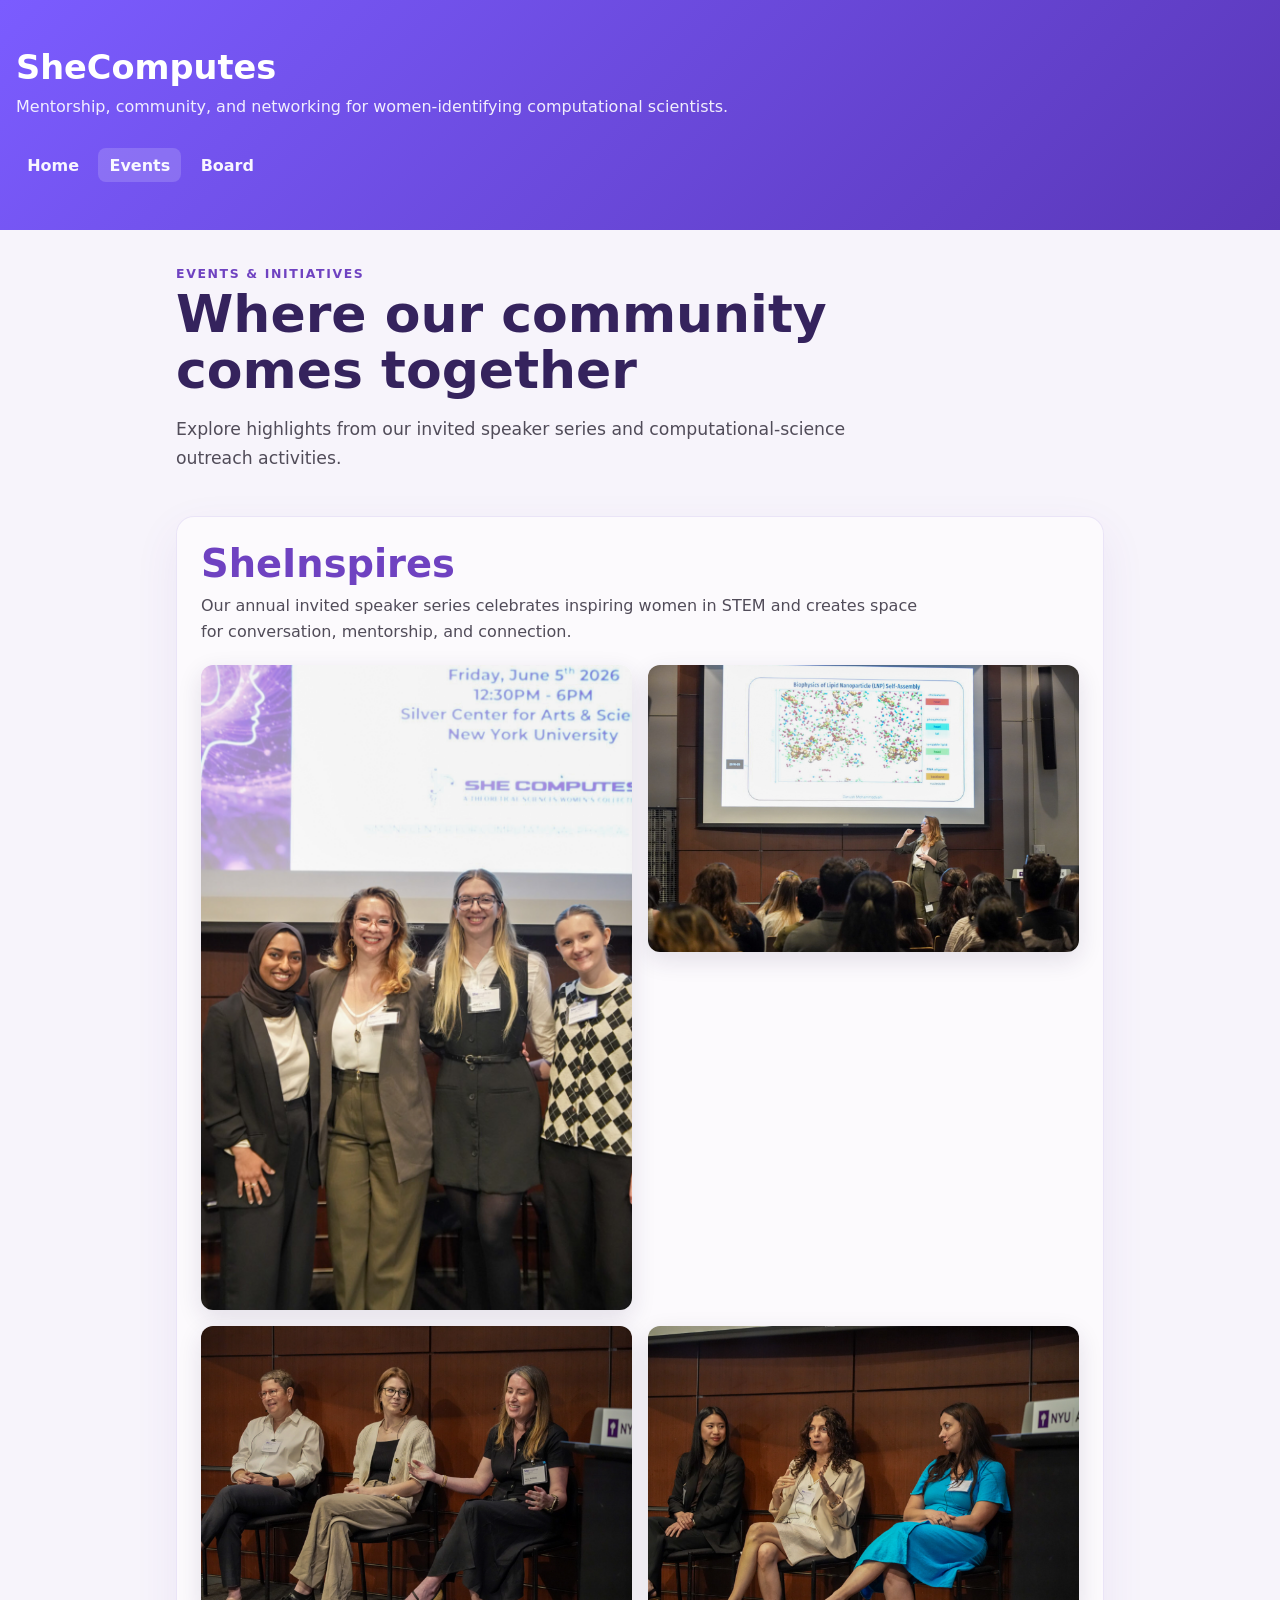
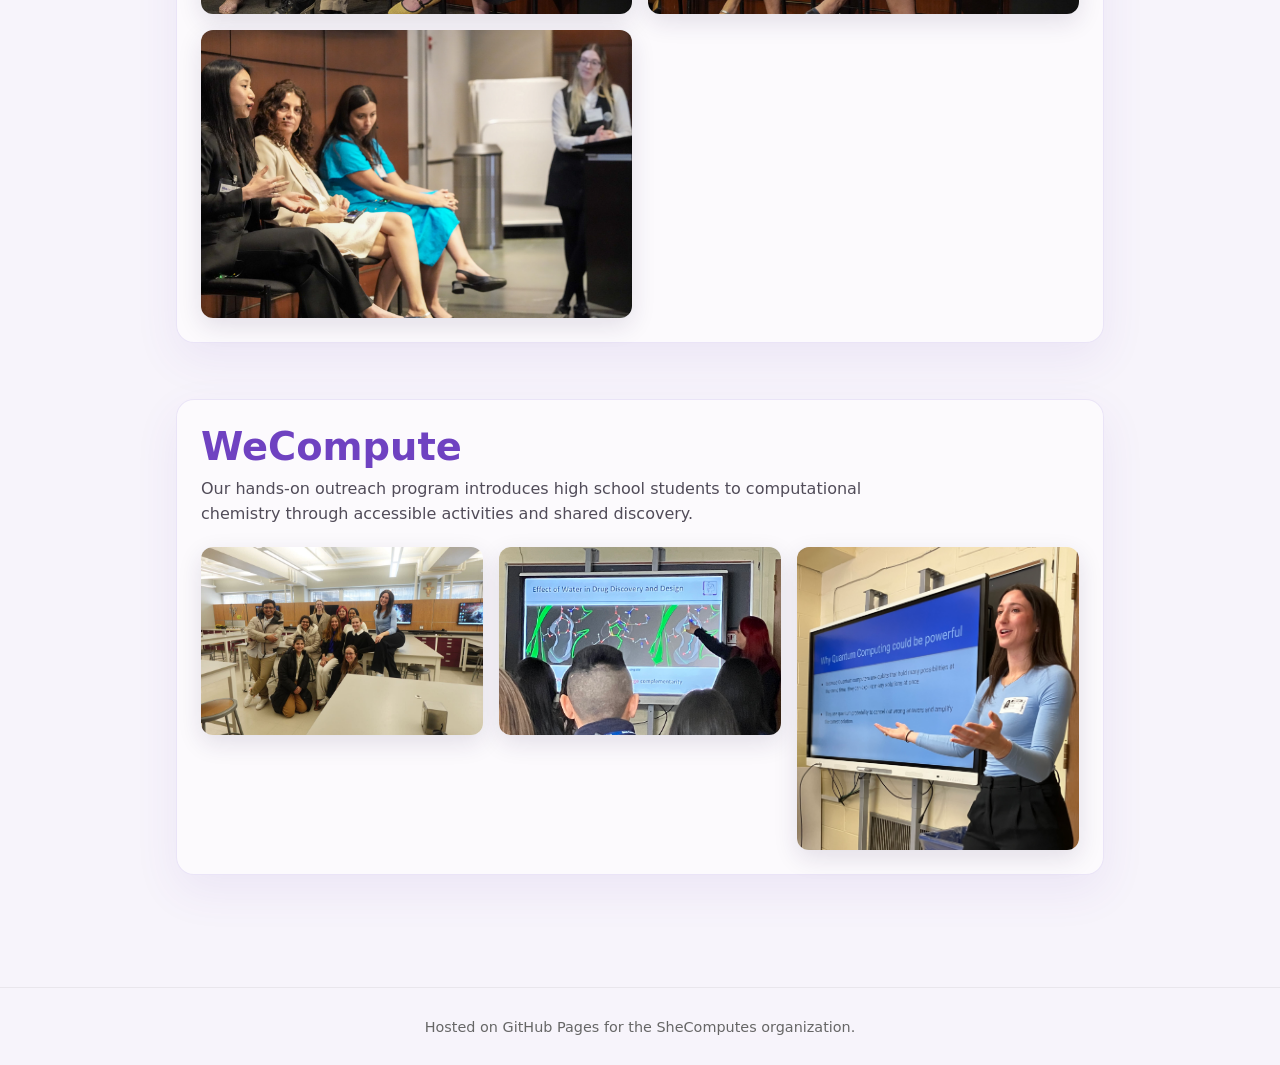
==== events.html @ 1d0ee6b4 "add photos to site" ====
<!doctype html>
<html lang="en">
<head>
  <meta charset="utf-8">
  <meta name="viewport" content="width=device-width,initial-scale=1">
  <title>Events | SheComputes</title>
  <link rel="stylesheet" href="styles.css">
</head>
<body>
  <header class="site-header">
    <div class="site-top">
      <h1>SheComputes</h1>
      <p class="tagline">Mentorship, community, and networking for women-identifying computational scientists.</p>
    </div>
    <nav class="main-nav" aria-label="Main navigation">
      <a href="index.html">Home</a>
      <a href="events.html" aria-current="page">Events</a>
      <a href="index.html#board">Board</a>
    </nav>
  </header>

  <main class="container events-page">
    <header class="page-intro">
      <p class="eyebrow">Events &amp; initiatives</p>
      <h2>Where our community comes together</h2>
      <p>Explore highlights from our invited speaker series and computational-science outreach activities.</p>
    </header>

    <section class="event-section" aria-labelledby="sheinspires-title">
      <div class="event-heading">
        <h2 id="sheinspires-title">SheInspires</h2>
        <p>Our annual invited speaker series celebrates inspiring women in STEM and creates space for conversation, mentorship, and connection.</p>
      </div>
      <div class="photo-grid">
        <figure><img src="shecomputes_jpg/sheinspires/DSC08476.JPG" alt="SheInspires organizers and guest speaker at the event" loading="lazy"></figure>
        <figure><img src="shecomputes_jpg/sheinspires/DSC08550.JPG" alt="Attendees at the SheInspires event" loading="lazy"></figure>
        <figure><img src="shecomputes_jpg/sheinspires/DSC08665.JPG" alt="A moment from the SheInspires speaker program" loading="lazy"></figure>
        <figure><img src="shecomputes_jpg/sheinspires/DSC08728.JPG" alt="SheInspires participants connecting during the event" loading="lazy"></figure>
        <figure><img src="shecomputes_jpg/sheinspires/DSC08790.JPG" alt="Group photo from SheInspires" loading="lazy"></figure>
      </div>
    </section>

    <section class="event-section" aria-labelledby="wecompute-title">
      <div class="event-heading">
        <h2 id="wecompute-title">WeCompute</h2>
        <p>Our hands-on outreach program introduces high school students to computational chemistry through accessible activities and shared discovery.</p>
      </div>
      <div class="photo-grid photo-grid-three">
        <figure><img src="shecomputes_jpg/wecompute/DSC00064.jpg" alt="WeCompute organizers and participants in a science classroom" loading="lazy"></figure>
        <figure><img src="shecomputes_jpg/wecompute/IMG_3839.jpg" alt="Students participating in a WeCompute activity" loading="lazy"></figure>
        <figure><img src="shecomputes_jpg/wecompute/IMG_3861.jpg" alt="A hands-on learning moment at WeCompute" loading="lazy"></figure>
      </div>
    </section>
  </main>

  <footer class="site-footer">
    <p>Hosted on GitHub Pages for the SheComputes organization.</p>
  </footer>
</body>
</html>
---- styles.css ----
:root{
  --bg: #f7f4fb;
  --fg:#1a1a1a;
  --accent:#6f42c1; /* purple accent */
  --maxw:960px;
}
*{box-sizing:border-box}
body{font-family:Inter, system-ui, -apple-system, 'Segoe UI', Roboto, Arial; color:var(--fg); background:var(--bg); margin:0}
.container{max-width:var(--maxw); margin:1.5rem auto; padding:0 1rem}
.site-header{background:linear-gradient(135deg,#7b5cff 0%, #5a37b8 100%); padding:2.25rem 1rem; color: #fff}
.site-top{display:flex;flex-direction:column;gap:.4rem}
.site-header h1{margin:0;font-size:2.1rem;color:#fff}
.tagline{color:rgba(255,255,255,0.9);margin-top:.25rem}

.main-nav{display:flex;gap:0.5rem;margin-top:1rem}
.main-nav a{color:rgba(255,255,255,0.95);text-decoration:none;padding:.45rem .7rem;border-radius:8px;font-weight:600}
.main-nav a:hover{background:rgba(255,255,255,0.08)}
.main-nav a[aria-current="page"]{background:rgba(255,255,255,0.16)}
section{margin:1.25rem 0;padding:0.5rem 0}

.gallery img{max-width:100%;height:auto;border-radius:8px;box-shadow:0 10px 30px rgba(95,55,155,0.12)}
footer.site-footer{border-top:1px solid rgba(0,0,0,0.06);padding:1rem;text-align:center;color:#666;font-size:0.9rem}

.board-grid{display:grid;grid-template-columns:repeat(auto-fit,minmax(220px,1fr));gap:1rem;margin-top:1rem}
.board-card{position:relative;background:linear-gradient(180deg, #ffffff, #fbf8ff);border:1px solid rgba(111,66,193,0.12);padding:1.1rem;border-radius:12px;box-shadow:0 10px 30px rgba(97,63,173,0.08);transition:transform .18s ease,box-shadow .18s ease;padding-bottom:2.25rem}
.board-card:hover{transform:translateY(-6px);box-shadow:0 24px 60px rgba(97,63,173,0.14)}
.board-card h3{margin:.25rem 0 .2rem 0;color:var(--accent)}
.role{font-weight:600;color:#2a2a2a;margin:0}
.contact{color:#fff;margin-top:0;font-size:0.9rem;position:absolute;left:50%;bottom:0.7rem;transform:translateX(-50%);background:var(--accent);padding:.35rem .6rem;border-radius:999px;visibility:hidden;opacity:0;transition:opacity .16s ease,visibility .16s;white-space:nowrap}
.board-card:hover .contact{visibility:visible;opacity:1}
a{color:var(--accent)}

.events-page{padding-bottom:2rem}
.page-intro{max-width:720px;margin:2.25rem 0 2.75rem}
.page-intro h2{font-size:clamp(2rem,5vw,3.25rem);line-height:1.08;margin:.3rem 0 .8rem;color:#35235d}
.page-intro p:last-child{font-size:1.08rem;line-height:1.65;color:#514c59}
.eyebrow{text-transform:uppercase;letter-spacing:.13em;font-size:.78rem;font-weight:800;color:var(--accent);margin:0}
.event-section{margin:0 0 3.5rem;padding:1.5rem;background:rgba(255,255,255,.58);border:1px solid rgba(111,66,193,.12);border-radius:18px;box-shadow:0 16px 45px rgba(97,63,173,.08)}
.event-heading{max-width:720px;margin-bottom:1.25rem}
.event-heading h2{font-size:clamp(1.7rem,4vw,2.4rem);color:var(--accent);margin:0 0 .45rem}
.event-heading p{line-height:1.6;color:#514c59;margin:0}
.photo-grid{display:grid;grid-template-columns:repeat(2,minmax(0,1fr));gap:1rem;align-items:start}
.photo-grid figure{margin:0;overflow:hidden;border-radius:12px;background:#fff;box-shadow:0 8px 24px rgba(42,26,74,.12)}
.photo-grid img{display:block;width:100%;height:auto}
.photo-grid-three{grid-template-columns:repeat(3,minmax(0,1fr))}

@media(max-width:700px){
  .main-nav{flex-wrap:wrap}
  .event-section{padding:1rem}
  .photo-grid,.photo-grid-three{grid-template-columns:1fr}
}
@media(min-width:900px){.site-header{padding:3rem 1rem}}
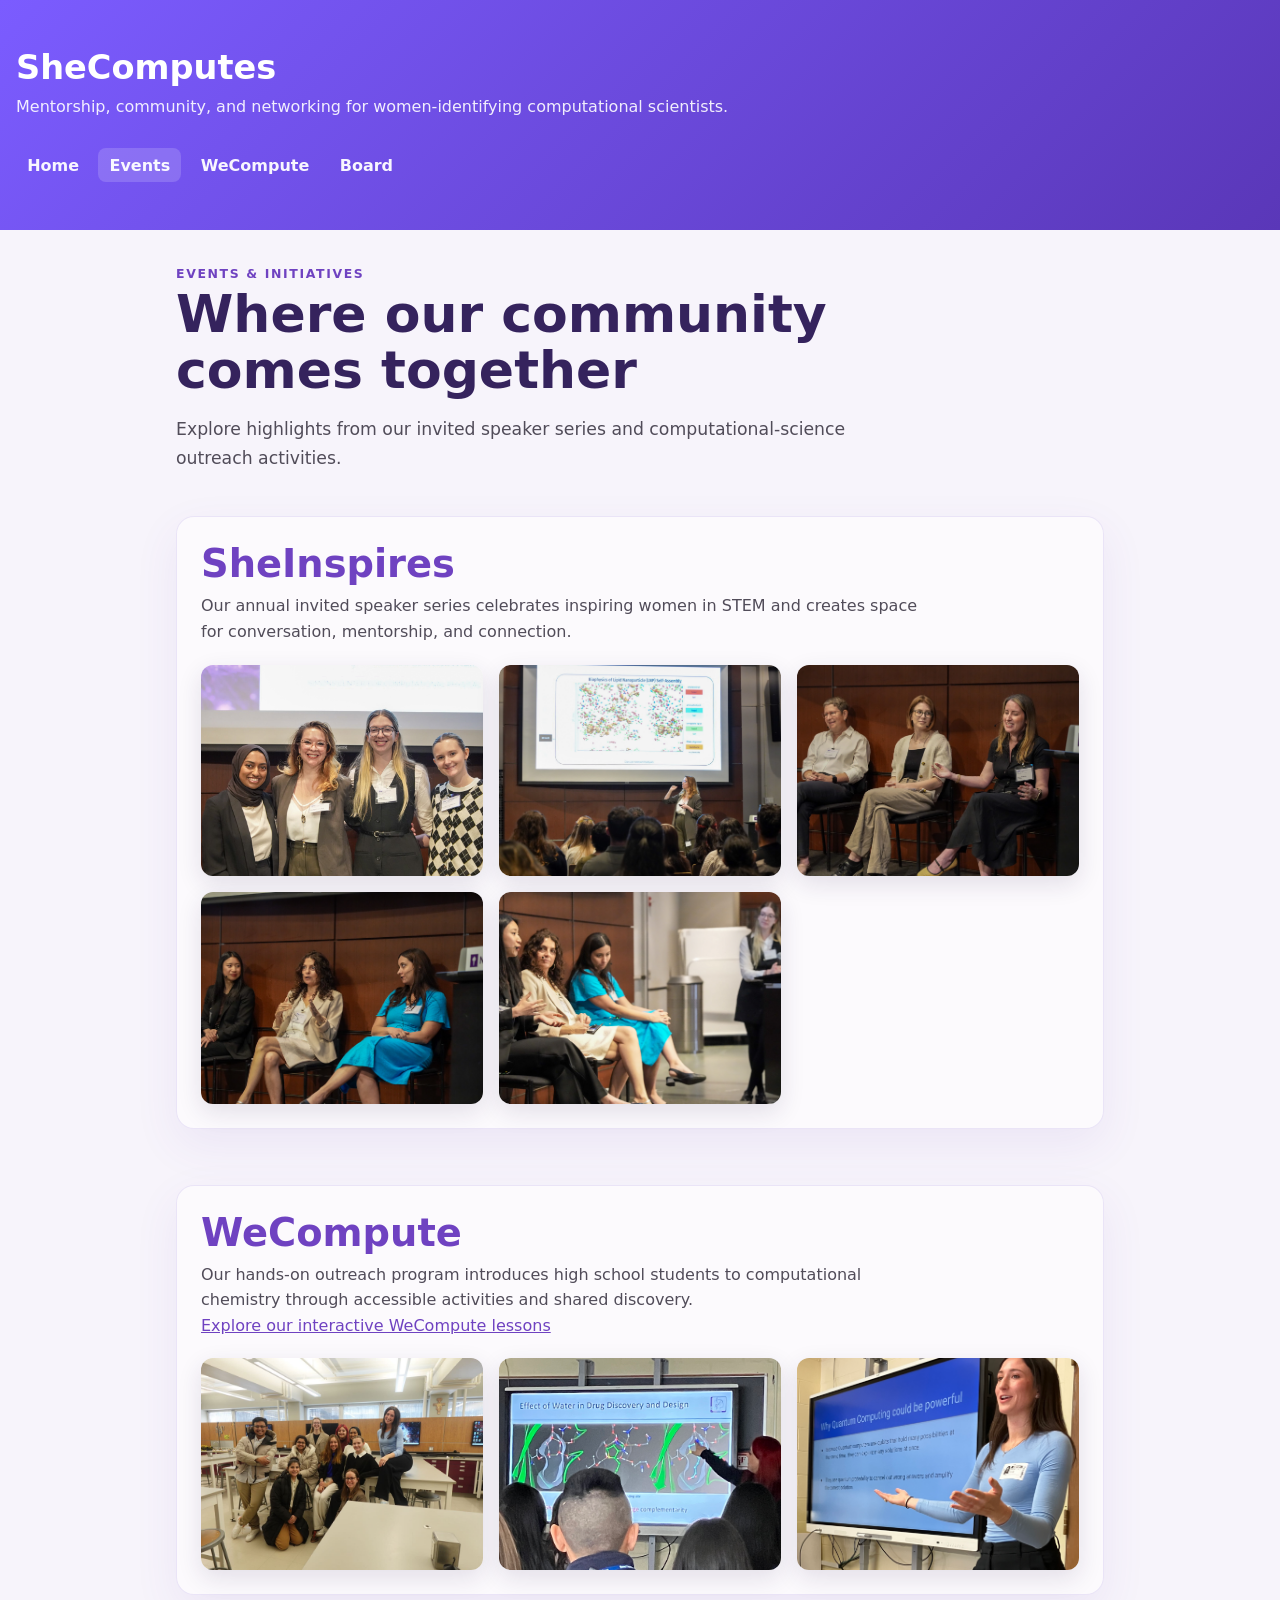
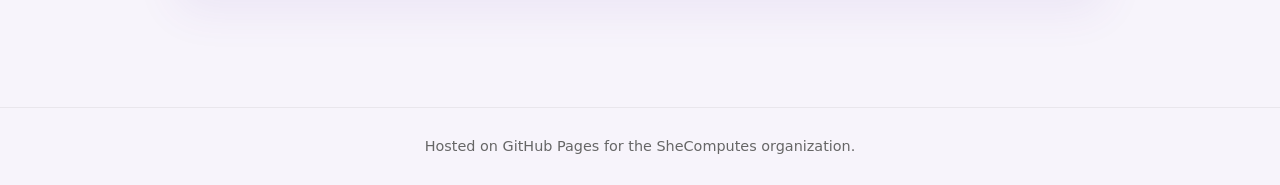
==== commit 4a6da28f: "Add WeCompute lessons page" ====
--- a/events.html
+++ b/events.html
@@ -15,6 +15,7 @@
     <nav class="main-nav" aria-label="Main navigation">
       <a href="index.html">Home</a>
       <a href="events.html" aria-current="page">Events</a>
+      <a href="wecompute.html">WeCompute</a>
       <a href="index.html#board">Board</a>
     </nav>
   </header>
@@ -44,6 +45,7 @@
       <div class="event-heading">
         <h2 id="wecompute-title">WeCompute</h2>
         <p>Our hands-on outreach program introduces high school students to computational chemistry through accessible activities and shared discovery.</p>
+        <p><a href="wecompute.html">Explore our interactive WeCompute lessons</a></p>
       </div>
       <div class="photo-grid photo-grid-three">
         <figure><img src="shecomputes_jpg/wecompute/DSC00064.jpg" alt="WeCompute organizers and participants in a science classroom" loading="lazy"></figure>
--- a/styles.css
+++ b/styles.css
@@ -24,6 +24,7 @@
 .board-grid{display:grid;grid-template-columns:repeat(auto-fit,minmax(220px,1fr));gap:1rem;margin-top:1rem}
 .board-card{position:relative;background:linear-gradient(180deg, #ffffff, #fbf8ff);border:1px solid rgba(111,66,193,0.12);padding:1.1rem;border-radius:12px;box-shadow:0 10px 30px rgba(97,63,173,0.08);transition:transform .18s ease,box-shadow .18s ease;padding-bottom:2.25rem}
 .board-card:hover{transform:translateY(-6px);box-shadow:0 24px 60px rgba(97,63,173,0.14)}
+.board-photo{display:block;width:112px;height:112px;margin:0 auto .85rem;object-fit:cover;object-position:center;border-radius:50%;border:4px solid #fff;box-shadow:0 6px 18px rgba(97,63,173,.18)}
 .board-card h3{margin:.25rem 0 .2rem 0;color:var(--accent)}
 .role{font-weight:600;color:#2a2a2a;margin:0}
 .contact{color:#fff;margin-top:0;font-size:0.9rem;position:absolute;left:50%;bottom:0.7rem;transform:translateX(-50%);background:var(--accent);padding:.35rem .6rem;border-radius:999px;visibility:hidden;opacity:0;transition:opacity .16s ease,visibility .16s;white-space:nowrap}
@@ -39,14 +40,31 @@
 .event-heading{max-width:720px;margin-bottom:1.25rem}
 .event-heading h2{font-size:clamp(1.7rem,4vw,2.4rem);color:var(--accent);margin:0 0 .45rem}
 .event-heading p{line-height:1.6;color:#514c59;margin:0}
-.photo-grid{display:grid;grid-template-columns:repeat(2,minmax(0,1fr));gap:1rem;align-items:start}
+.photo-grid{display:grid;grid-template-columns:repeat(auto-fit,minmax(220px,1fr));gap:1rem;align-items:start}
 .photo-grid figure{margin:0;overflow:hidden;border-radius:12px;background:#fff;box-shadow:0 8px 24px rgba(42,26,74,.12)}
-.photo-grid img{display:block;width:100%;height:auto}
-.photo-grid-three{grid-template-columns:repeat(3,minmax(0,1fr))}
+.photo-grid img{display:block;width:100%;aspect-ratio:4/3;object-fit:cover;object-position:center}
+.photo-grid figure:first-child img{object-position:center 42%}
+
+.wecompute-page{padding-bottom:2rem}
+.lessons-section{margin:0 0 3.5rem;padding:1.5rem;background:rgba(255,255,255,.58);border:1px solid rgba(111,66,193,.12);border-radius:18px;box-shadow:0 16px 45px rgba(97,63,173,.08)}
+.lessons-heading{margin-bottom:1.25rem}
+.lessons-heading h2{font-size:clamp(1.8rem,4vw,2.6rem);margin:.2rem 0 0;color:#35235d}
+.lesson-card{overflow:hidden;border:1px solid rgba(111,66,193,.14);border-radius:16px;background:#fff;box-shadow:0 10px 30px rgba(42,26,74,.1)}
+.lesson-copy{padding:1.35rem 1.5rem}
+.lesson-label{text-transform:uppercase;letter-spacing:.1em;font-size:.75rem;font-weight:800;color:var(--accent);margin:0 0 .25rem}
+.lesson-copy h3{font-size:clamp(1.5rem,3vw,2rem);margin:0 0 .45rem;color:#35235d}
+.lesson-copy p:not(.lesson-label){max-width:720px;line-height:1.6;color:#514c59}
+.lesson-button{display:inline-block;padding:.7rem 1rem;border-radius:9px;color:#fff;background:var(--accent);font-weight:700;text-decoration:none}
+.lesson-button:hover{background:#57329b}
+.lesson-button:focus-visible{outline:3px solid #e9a9d0;outline-offset:3px}
+.game-embed{width:100%;aspect-ratio:16/10;border-top:1px solid rgba(111,66,193,.14);background:#eee8f8}
+.game-embed iframe{display:block;width:100%;height:100%;border:0}
 
 @media(max-width:700px){
   .main-nav{flex-wrap:wrap}
   .event-section{padding:1rem}
-  .photo-grid,.photo-grid-three{grid-template-columns:1fr}
+  .photo-grid{grid-template-columns:repeat(auto-fit,minmax(160px,1fr));gap:.75rem}
+  .lessons-section{padding:1rem}
+  .game-embed{aspect-ratio:3/4}
 }
 @media(min-width:900px){.site-header{padding:3rem 1rem}}
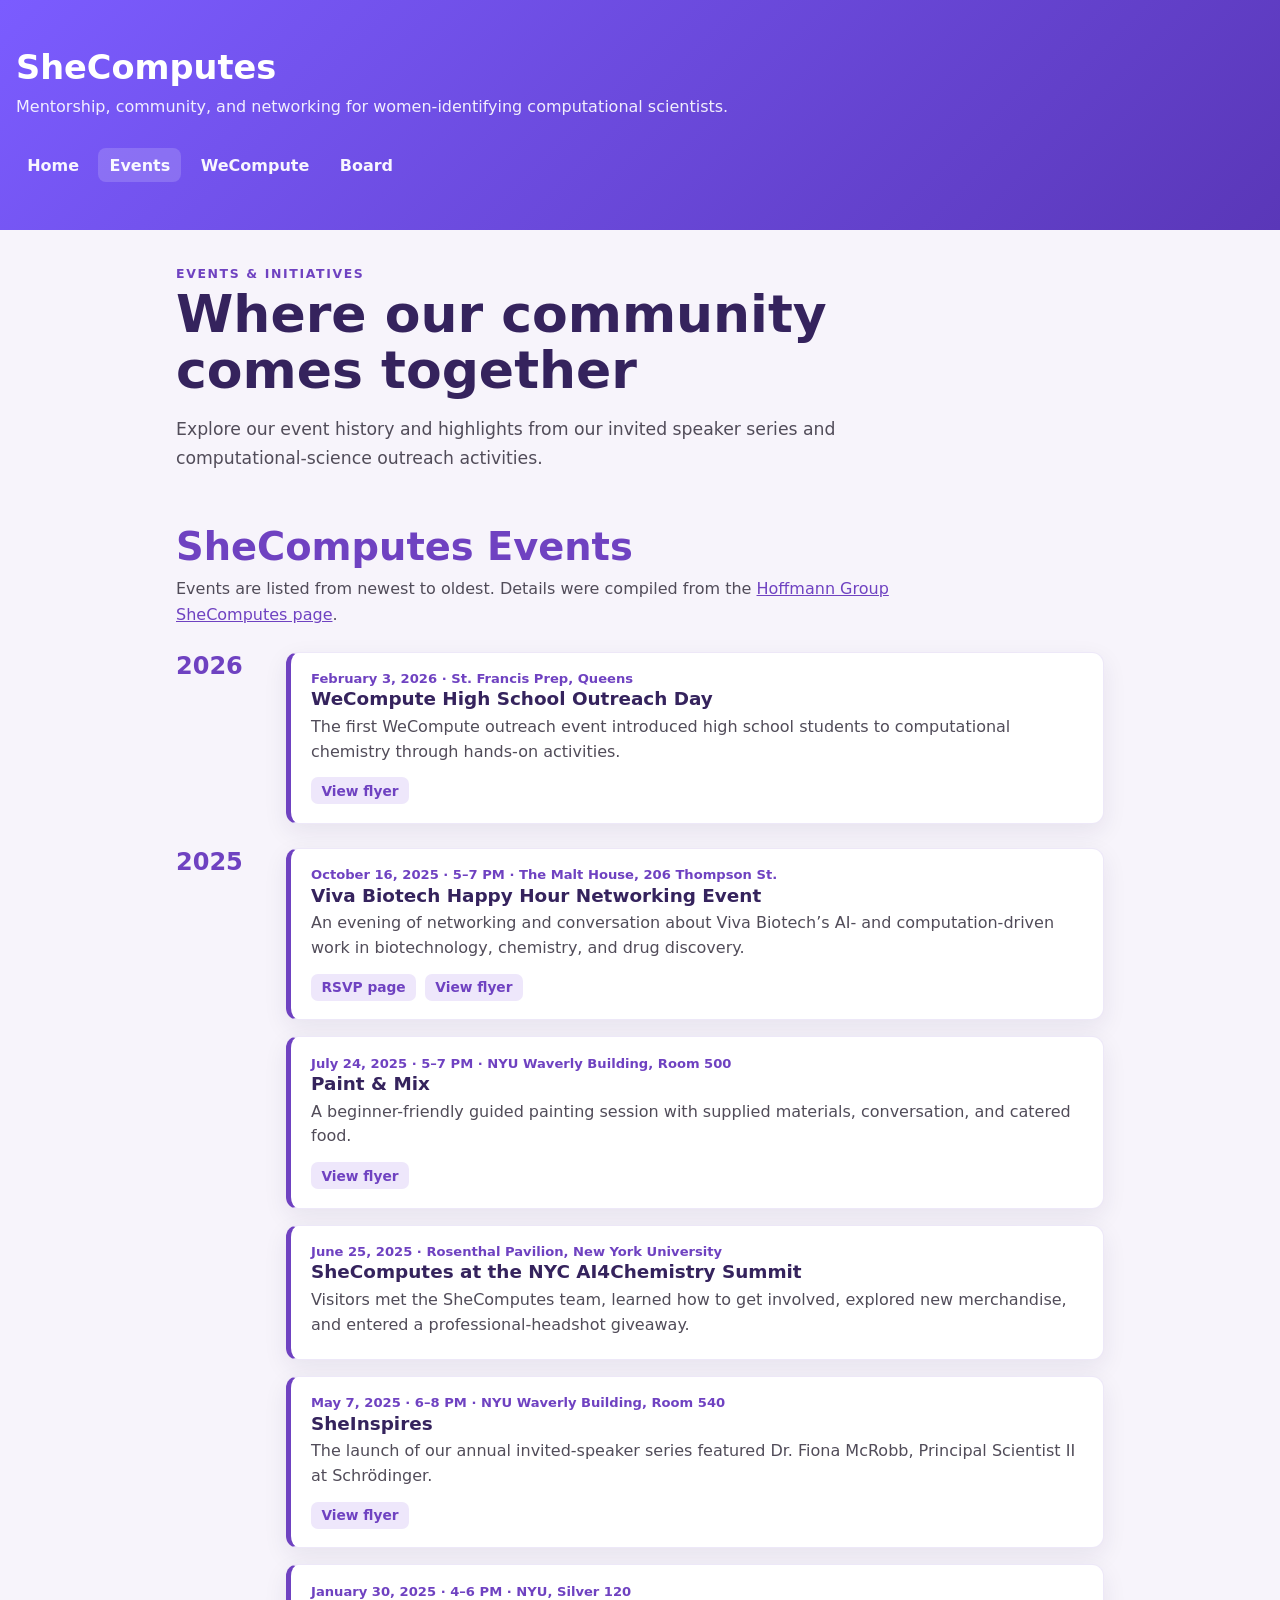
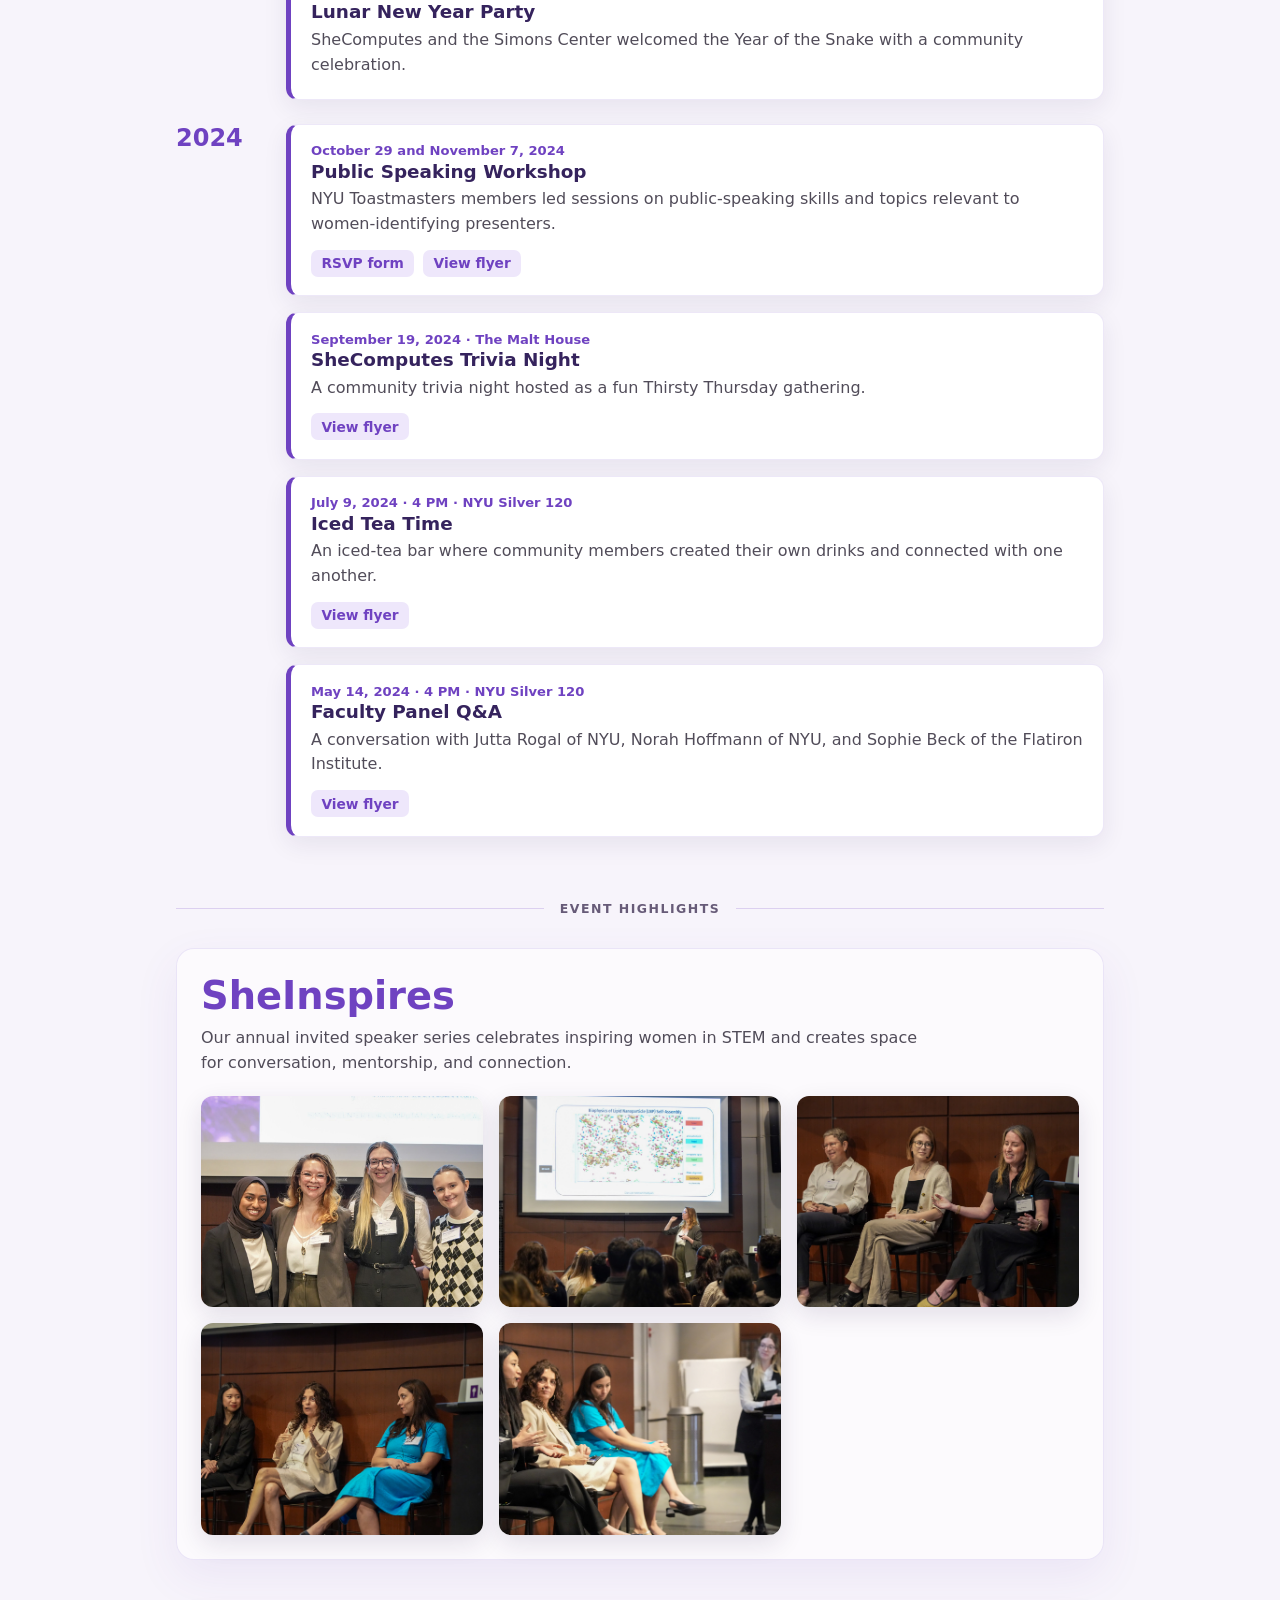
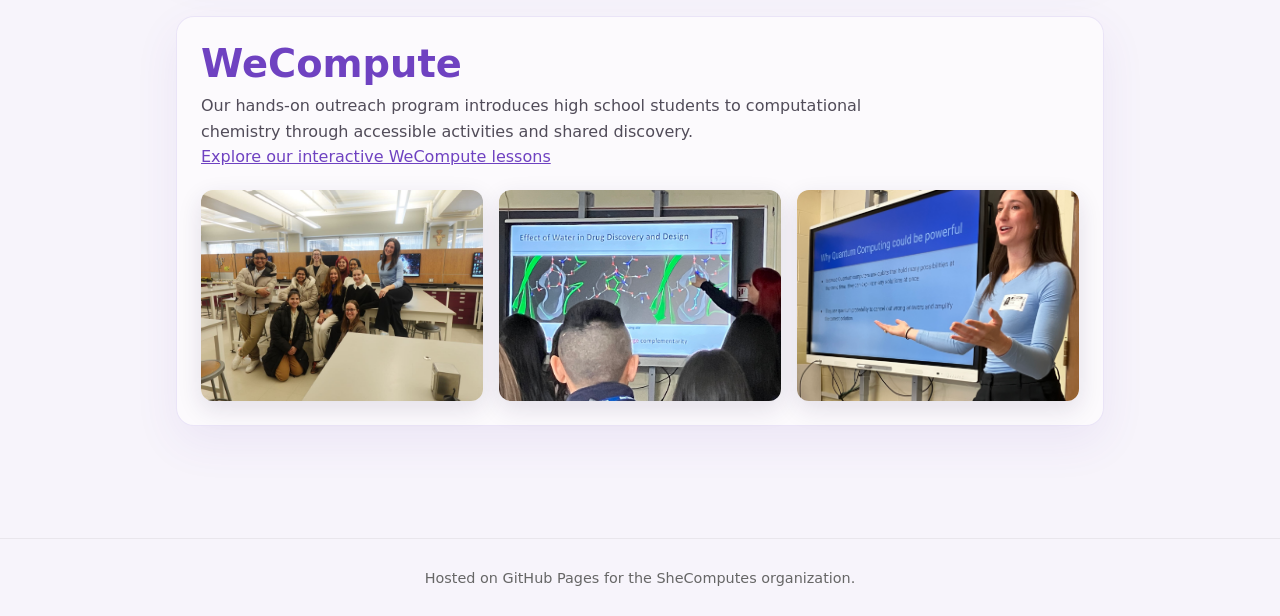
==== commit 08ddb565: "Add SheComputes event history" ====
--- a/events.html
+++ b/events.html
@@ -24,8 +24,100 @@
     <header class="page-intro">
       <p class="eyebrow">Events &amp; initiatives</p>
       <h2>Where our community comes together</h2>
-      <p>Explore highlights from our invited speaker series and computational-science outreach activities.</p>
+      <p>Explore our event history and highlights from our invited speaker series and computational-science outreach activities.</p>
     </header>
+
+    <section class="events-calendar" aria-labelledby="events-calendar-title">
+      <div class="event-heading">
+        <h2 id="events-calendar-title">SheComputes Events</h2>
+        <p>Events are listed from newest to oldest. Details were compiled from the <a href="https://www.hoffmanngroup.info/shecomputes" target="_blank" rel="noopener noreferrer">Hoffmann Group SheComputes page</a>.</p>
+      </div>
+
+      <div class="event-year">
+        <h3>2026</h3>
+        <div class="event-list">
+          <article class="event-card">
+            <p class="event-date"><time datetime="2026-02-03">February 3, 2026</time> · St. Francis Prep, Queens</p>
+            <h4>WeCompute High School Outreach Day</h4>
+            <p>The first WeCompute outreach event introduced high school students to computational chemistry through hands-on activities.</p>
+            <p class="event-links"><a href="https://www.hoffmanngroup.info/_files/ugd/13ab45_f4b26ae279eb4bdf83edcaaad75d2346.pdf" target="_blank" rel="noopener noreferrer">View flyer</a></p>
+          </article>
+        </div>
+      </div>
+
+      <div class="event-year">
+        <h3>2025</h3>
+        <div class="event-list">
+          <article class="event-card">
+            <p class="event-date"><time datetime="2025-10-16T17:00">October 16, 2025 · 5–7 PM</time> · The Malt House, 206 Thompson St.</p>
+            <h4>Viva Biotech Happy Hour Networking Event</h4>
+            <p>An evening of networking and conversation about Viva Biotech’s AI- and computation-driven work in biotechnology, chemistry, and drug discovery.</p>
+            <p class="event-links"><a href="https://luma.com/wlie7rma" target="_blank" rel="noopener noreferrer">RSVP page</a><a href="https://www.hoffmanngroup.info/_files/ugd/13ab45_63f1b74196534bc8b4be18054eed6eef.pdf" target="_blank" rel="noopener noreferrer">View flyer</a></p>
+          </article>
+
+          <article class="event-card">
+            <p class="event-date"><time datetime="2025-07-24T17:00">July 24, 2025 · 5–7 PM</time> · NYU Waverly Building, Room 500</p>
+            <h4>Paint &amp; Mix</h4>
+            <p>A beginner-friendly guided painting session with supplied materials, conversation, and catered food.</p>
+            <p class="event-links"><a href="https://www.hoffmanngroup.info/_files/ugd/13ab45_0805dd833d354d1b886453a7a58842d4.pdf" target="_blank" rel="noopener noreferrer">View flyer</a></p>
+          </article>
+
+          <article class="event-card">
+            <p class="event-date"><time datetime="2025-06-25">June 25, 2025</time> · Rosenthal Pavilion, New York University</p>
+            <h4>SheComputes at the NYC AI4Chemistry Summit</h4>
+            <p>Visitors met the SheComputes team, learned how to get involved, explored new merchandise, and entered a professional-headshot giveaway.</p>
+          </article>
+
+          <article class="event-card">
+            <p class="event-date"><time datetime="2025-05-07T18:00">May 7, 2025 · 6–8 PM</time> · NYU Waverly Building, Room 540</p>
+            <h4>SheInspires</h4>
+            <p>The launch of our annual invited-speaker series featured Dr. Fiona McRobb, Principal Scientist II at Schrödinger.</p>
+            <p class="event-links"><a href="https://www.hoffmanngroup.info/_files/ugd/13ab45_7960dddb21a3400ab28d4f82f9950a1f.pdf" target="_blank" rel="noopener noreferrer">View flyer</a></p>
+          </article>
+
+          <article class="event-card">
+            <p class="event-date"><time datetime="2025-01-30T16:00">January 30, 2025 · 4–6 PM</time> · NYU, Silver 120</p>
+            <h4>Lunar New Year Party</h4>
+            <p>SheComputes and the Simons Center welcomed the Year of the Snake with a community celebration.</p>
+          </article>
+        </div>
+      </div>
+
+      <div class="event-year">
+        <h3>2024</h3>
+        <div class="event-list">
+          <article class="event-card">
+            <p class="event-date"><time datetime="2024-10-29">October 29</time> and <time datetime="2024-11-07">November 7, 2024</time></p>
+            <h4>Public Speaking Workshop</h4>
+            <p>NYU Toastmasters members led sessions on public-speaking skills and topics relevant to women-identifying presenters.</p>
+            <p class="event-links"><a href="https://forms.gle/JRXPnCB3cW7czjof6" target="_blank" rel="noopener noreferrer">RSVP form</a><a href="https://www.hoffmanngroup.info/_files/ugd/13ab45_276ad068c5f54baa903d983c474bef84.pdf" target="_blank" rel="noopener noreferrer">View flyer</a></p>
+          </article>
+
+          <article class="event-card">
+            <p class="event-date"><time datetime="2024-09-19">September 19, 2024</time> · The Malt House</p>
+            <h4>SheComputes Trivia Night</h4>
+            <p>A community trivia night hosted as a fun Thirsty Thursday gathering.</p>
+            <p class="event-links"><a href="https://www.hoffmanngroup.info/_files/ugd/13ab45_0c2f26ae46bc439a9734a1ec99578e04.pdf" target="_blank" rel="noopener noreferrer">View flyer</a></p>
+          </article>
+
+          <article class="event-card">
+            <p class="event-date"><time datetime="2024-07-09T16:00">July 9, 2024 · 4 PM</time> · NYU Silver 120</p>
+            <h4>Iced Tea Time</h4>
+            <p>An iced-tea bar where community members created their own drinks and connected with one another.</p>
+            <p class="event-links"><a href="https://www.hoffmanngroup.info/_files/ugd/13ab45_028e0db068804c4d923378c4b01cd26f.pdf" target="_blank" rel="noopener noreferrer">View flyer</a></p>
+          </article>
+
+          <article class="event-card">
+            <p class="event-date"><time datetime="2024-05-14T16:00">May 14, 2024 · 4 PM</time> · NYU Silver 120</p>
+            <h4>Faculty Panel Q&amp;A</h4>
+            <p>A conversation with Jutta Rogal of NYU, Norah Hoffmann of NYU, and Sophie Beck of the Flatiron Institute.</p>
+            <p class="event-links"><a href="https://www.hoffmanngroup.info/_files/ugd/13ab45_05135513fe9c4f9580a513a35174494f.pdf" target="_blank" rel="noopener noreferrer">View flyer</a></p>
+          </article>
+        </div>
+      </div>
+    </section>
+
+    <div class="section-divider" aria-hidden="true"><span>Event highlights</span></div>
 
     <section class="event-section" aria-labelledby="sheinspires-title">
       <div class="event-heading">
--- a/styles.css
+++ b/styles.css
@@ -40,6 +40,19 @@
 .event-heading{max-width:720px;margin-bottom:1.25rem}
 .event-heading h2{font-size:clamp(1.7rem,4vw,2.4rem);color:var(--accent);margin:0 0 .45rem}
 .event-heading p{line-height:1.6;color:#514c59;margin:0}
+.events-calendar{margin:0 0 3rem}
+.event-year{display:grid;grid-template-columns:90px 1fr;gap:1.25rem;margin-top:1.5rem}
+.event-year>h3{position:sticky;top:1rem;align-self:start;margin:0;color:var(--accent);font-size:1.5rem}
+.event-list{display:grid;gap:1rem}
+.event-card{padding:1.15rem 1.25rem;border:1px solid rgba(111,66,193,.12);border-left:5px solid var(--accent);border-radius:12px;background:#fff;box-shadow:0 8px 24px rgba(42,26,74,.08)}
+.event-card h4{margin:.15rem 0 .35rem;color:#35235d;font-size:1.15rem}
+.event-card>p:not(.event-date):not(.event-links){margin:.2rem 0;color:#514c59;line-height:1.55}
+.event-date{margin:0;color:var(--accent);font-size:.82rem;font-weight:750}
+.event-links{display:flex;flex-wrap:wrap;gap:.55rem;margin:.8rem 0 0}
+.event-links a{padding:.35rem .65rem;border-radius:7px;background:#eee7fb;font-size:.86rem;font-weight:700;text-decoration:none}
+.event-links a:hover{background:#dfd2f5}
+.section-divider{display:flex;align-items:center;gap:1rem;margin:3.5rem 0 2rem;color:#675b78;font-size:.78rem;font-weight:800;letter-spacing:.12em;text-transform:uppercase}
+.section-divider::before,.section-divider::after{content:"";height:1px;flex:1;background:rgba(111,66,193,.2)}
 .photo-grid{display:grid;grid-template-columns:repeat(auto-fit,minmax(220px,1fr));gap:1rem;align-items:start}
 .photo-grid figure{margin:0;overflow:hidden;border-radius:12px;background:#fff;box-shadow:0 8px 24px rgba(42,26,74,.12)}
 .photo-grid img{display:block;width:100%;aspect-ratio:4/3;object-fit:cover;object-position:center}
@@ -50,10 +63,15 @@
 .lessons-heading{margin-bottom:1.25rem}
 .lessons-heading h2{font-size:clamp(1.8rem,4vw,2.6rem);margin:.2rem 0 0;color:#35235d}
 .lesson-card{overflow:hidden;border:1px solid rgba(111,66,193,.14);border-radius:16px;background:#fff;box-shadow:0 10px 30px rgba(42,26,74,.1)}
+.lesson-card + .lesson-card{margin-top:1.25rem}
+.lesson-card-text{border-left:5px solid var(--accent)}
 .lesson-copy{padding:1.35rem 1.5rem}
 .lesson-label{text-transform:uppercase;letter-spacing:.1em;font-size:.75rem;font-weight:800;color:var(--accent);margin:0 0 .25rem}
 .lesson-copy h3{font-size:clamp(1.5rem,3vw,2rem);margin:0 0 .45rem;color:#35235d}
 .lesson-copy p:not(.lesson-label){max-width:720px;line-height:1.6;color:#514c59}
+.lesson-steps{max-width:760px;margin:1rem 0;padding-left:1.35rem;color:#514c59}
+.lesson-steps li{padding:.2rem 0 .45rem .25rem;line-height:1.55}
+.lesson-steps strong{color:#35235d}
 .lesson-button{display:inline-block;padding:.7rem 1rem;border-radius:9px;color:#fff;background:var(--accent);font-weight:700;text-decoration:none}
 .lesson-button:hover{background:#57329b}
 .lesson-button:focus-visible{outline:3px solid #e9a9d0;outline-offset:3px}
@@ -63,6 +81,8 @@
 @media(max-width:700px){
   .main-nav{flex-wrap:wrap}
   .event-section{padding:1rem}
+  .event-year{grid-template-columns:1fr;gap:.6rem}
+  .event-year>h3{position:static}
   .photo-grid{grid-template-columns:repeat(auto-fit,minmax(160px,1fr));gap:.75rem}
   .lessons-section{padding:1rem}
   .game-embed{aspect-ratio:3/4}
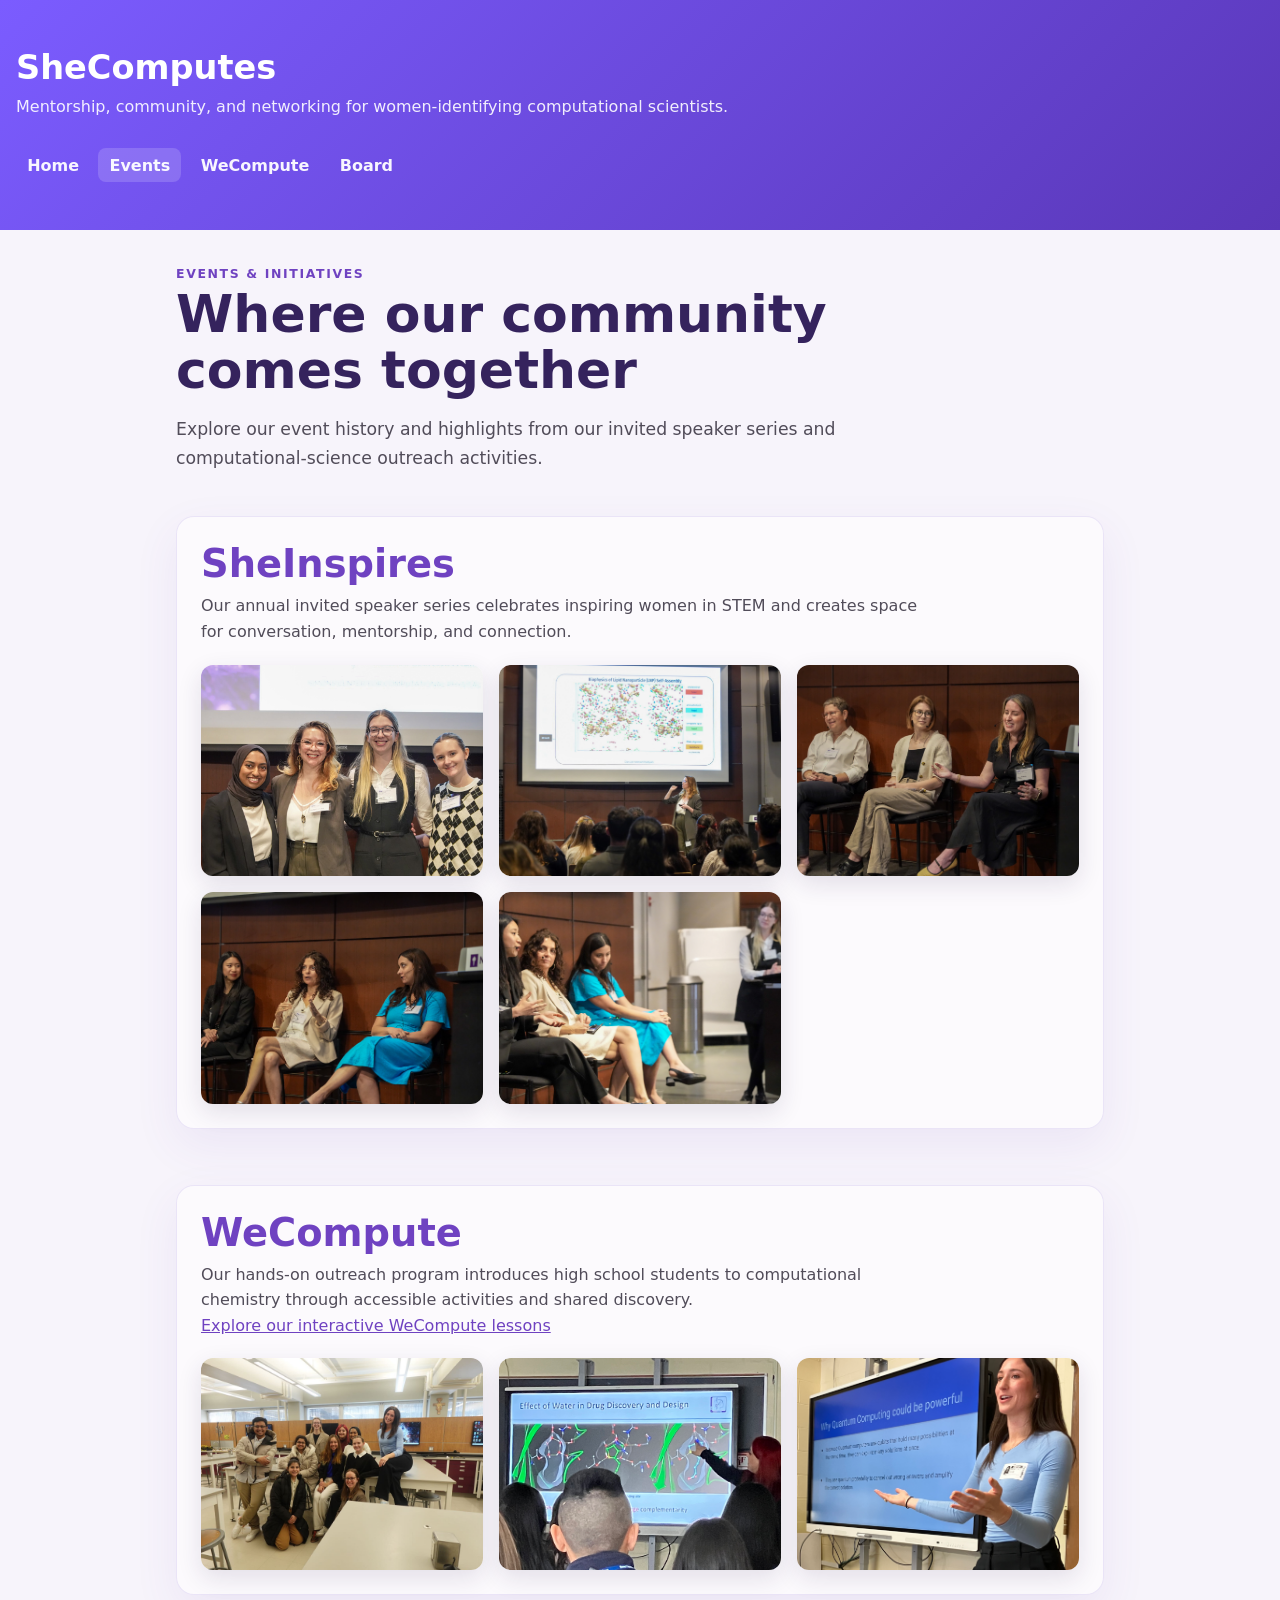
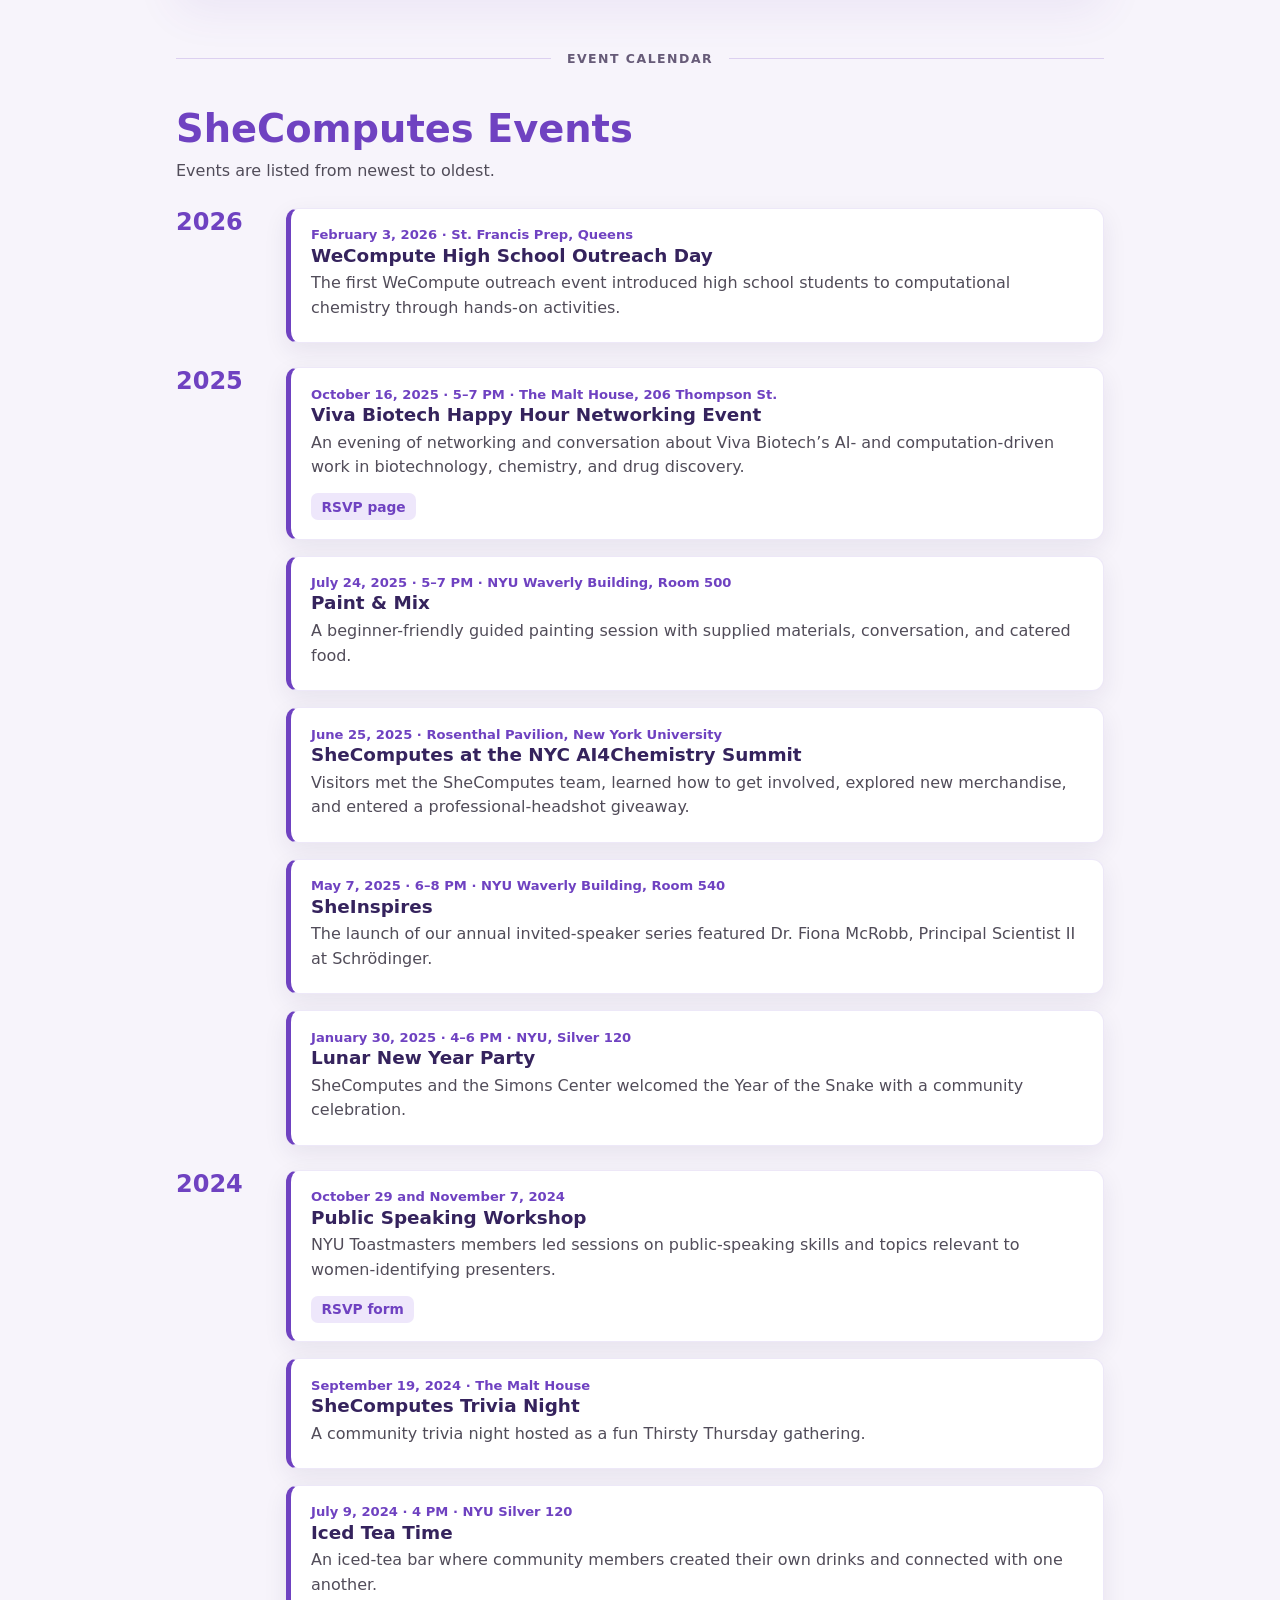
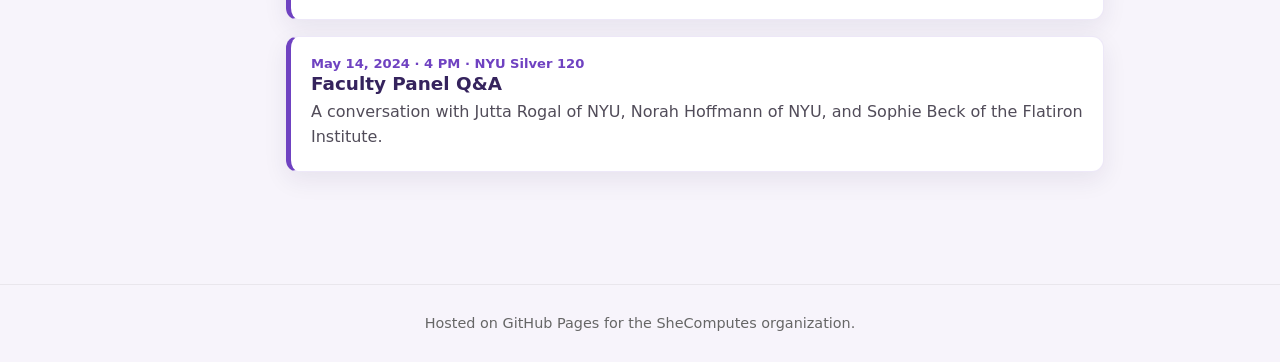
==== commit 3b0663f4: "Show event photos before event history" ====
--- a/events.html
+++ b/events.html
@@ -27,98 +27,6 @@
       <p>Explore our event history and highlights from our invited speaker series and computational-science outreach activities.</p>
     </header>
 
-    <section class="events-calendar" aria-labelledby="events-calendar-title">
-      <div class="event-heading">
-        <h2 id="events-calendar-title">SheComputes Events</h2>
-        <p>Events are listed from newest to oldest. Details were compiled from the <a href="https://www.hoffmanngroup.info/shecomputes" target="_blank" rel="noopener noreferrer">Hoffmann Group SheComputes page</a>.</p>
-      </div>
-
-      <div class="event-year">
-        <h3>2026</h3>
-        <div class="event-list">
-          <article class="event-card">
-            <p class="event-date"><time datetime="2026-02-03">February 3, 2026</time> · St. Francis Prep, Queens</p>
-            <h4>WeCompute High School Outreach Day</h4>
-            <p>The first WeCompute outreach event introduced high school students to computational chemistry through hands-on activities.</p>
-            <p class="event-links"><a href="https://www.hoffmanngroup.info/_files/ugd/13ab45_f4b26ae279eb4bdf83edcaaad75d2346.pdf" target="_blank" rel="noopener noreferrer">View flyer</a></p>
-          </article>
-        </div>
-      </div>
-
-      <div class="event-year">
-        <h3>2025</h3>
-        <div class="event-list">
-          <article class="event-card">
-            <p class="event-date"><time datetime="2025-10-16T17:00">October 16, 2025 · 5–7 PM</time> · The Malt House, 206 Thompson St.</p>
-            <h4>Viva Biotech Happy Hour Networking Event</h4>
-            <p>An evening of networking and conversation about Viva Biotech’s AI- and computation-driven work in biotechnology, chemistry, and drug discovery.</p>
-            <p class="event-links"><a href="https://luma.com/wlie7rma" target="_blank" rel="noopener noreferrer">RSVP page</a><a href="https://www.hoffmanngroup.info/_files/ugd/13ab45_63f1b74196534bc8b4be18054eed6eef.pdf" target="_blank" rel="noopener noreferrer">View flyer</a></p>
-          </article>
-
-          <article class="event-card">
-            <p class="event-date"><time datetime="2025-07-24T17:00">July 24, 2025 · 5–7 PM</time> · NYU Waverly Building, Room 500</p>
-            <h4>Paint &amp; Mix</h4>
-            <p>A beginner-friendly guided painting session with supplied materials, conversation, and catered food.</p>
-            <p class="event-links"><a href="https://www.hoffmanngroup.info/_files/ugd/13ab45_0805dd833d354d1b886453a7a58842d4.pdf" target="_blank" rel="noopener noreferrer">View flyer</a></p>
-          </article>
-
-          <article class="event-card">
-            <p class="event-date"><time datetime="2025-06-25">June 25, 2025</time> · Rosenthal Pavilion, New York University</p>
-            <h4>SheComputes at the NYC AI4Chemistry Summit</h4>
-            <p>Visitors met the SheComputes team, learned how to get involved, explored new merchandise, and entered a professional-headshot giveaway.</p>
-          </article>
-
-          <article class="event-card">
-            <p class="event-date"><time datetime="2025-05-07T18:00">May 7, 2025 · 6–8 PM</time> · NYU Waverly Building, Room 540</p>
-            <h4>SheInspires</h4>
-            <p>The launch of our annual invited-speaker series featured Dr. Fiona McRobb, Principal Scientist II at Schrödinger.</p>
-            <p class="event-links"><a href="https://www.hoffmanngroup.info/_files/ugd/13ab45_7960dddb21a3400ab28d4f82f9950a1f.pdf" target="_blank" rel="noopener noreferrer">View flyer</a></p>
-          </article>
-
-          <article class="event-card">
-            <p class="event-date"><time datetime="2025-01-30T16:00">January 30, 2025 · 4–6 PM</time> · NYU, Silver 120</p>
-            <h4>Lunar New Year Party</h4>
-            <p>SheComputes and the Simons Center welcomed the Year of the Snake with a community celebration.</p>
-          </article>
-        </div>
-      </div>
-
-      <div class="event-year">
-        <h3>2024</h3>
-        <div class="event-list">
-          <article class="event-card">
-            <p class="event-date"><time datetime="2024-10-29">October 29</time> and <time datetime="2024-11-07">November 7, 2024</time></p>
-            <h4>Public Speaking Workshop</h4>
-            <p>NYU Toastmasters members led sessions on public-speaking skills and topics relevant to women-identifying presenters.</p>
-            <p class="event-links"><a href="https://forms.gle/JRXPnCB3cW7czjof6" target="_blank" rel="noopener noreferrer">RSVP form</a><a href="https://www.hoffmanngroup.info/_files/ugd/13ab45_276ad068c5f54baa903d983c474bef84.pdf" target="_blank" rel="noopener noreferrer">View flyer</a></p>
-          </article>
-
-          <article class="event-card">
-            <p class="event-date"><time datetime="2024-09-19">September 19, 2024</time> · The Malt House</p>
-            <h4>SheComputes Trivia Night</h4>
-            <p>A community trivia night hosted as a fun Thirsty Thursday gathering.</p>
-            <p class="event-links"><a href="https://www.hoffmanngroup.info/_files/ugd/13ab45_0c2f26ae46bc439a9734a1ec99578e04.pdf" target="_blank" rel="noopener noreferrer">View flyer</a></p>
-          </article>
-
-          <article class="event-card">
-            <p class="event-date"><time datetime="2024-07-09T16:00">July 9, 2024 · 4 PM</time> · NYU Silver 120</p>
-            <h4>Iced Tea Time</h4>
-            <p>An iced-tea bar where community members created their own drinks and connected with one another.</p>
-            <p class="event-links"><a href="https://www.hoffmanngroup.info/_files/ugd/13ab45_028e0db068804c4d923378c4b01cd26f.pdf" target="_blank" rel="noopener noreferrer">View flyer</a></p>
-          </article>
-
-          <article class="event-card">
-            <p class="event-date"><time datetime="2024-05-14T16:00">May 14, 2024 · 4 PM</time> · NYU Silver 120</p>
-            <h4>Faculty Panel Q&amp;A</h4>
-            <p>A conversation with Jutta Rogal of NYU, Norah Hoffmann of NYU, and Sophie Beck of the Flatiron Institute.</p>
-            <p class="event-links"><a href="https://www.hoffmanngroup.info/_files/ugd/13ab45_05135513fe9c4f9580a513a35174494f.pdf" target="_blank" rel="noopener noreferrer">View flyer</a></p>
-          </article>
-        </div>
-      </div>
-    </section>
-
-    <div class="section-divider" aria-hidden="true"><span>Event highlights</span></div>
-
     <section class="event-section" aria-labelledby="sheinspires-title">
       <div class="event-heading">
         <h2 id="sheinspires-title">SheInspires</h2>
@@ -145,6 +53,93 @@
         <figure><img src="shecomputes_jpg/wecompute/IMG_3861.jpg" alt="A hands-on learning moment at WeCompute" loading="lazy"></figure>
       </div>
     </section>
+
+    <div class="section-divider" aria-hidden="true"><span>Event calendar</span></div>
+
+    <section class="events-calendar" aria-labelledby="events-calendar-title">
+      <div class="event-heading">
+        <h2 id="events-calendar-title">SheComputes Events</h2>
+        <p>Events are listed from newest to oldest.</p>
+      </div>
+
+      <div class="event-year">
+        <h3>2026</h3>
+        <div class="event-list">
+          <article class="event-card">
+            <p class="event-date"><time datetime="2026-02-03">February 3, 2026</time> · St. Francis Prep, Queens</p>
+            <h4>WeCompute High School Outreach Day</h4>
+            <p>The first WeCompute outreach event introduced high school students to computational chemistry through hands-on activities.</p>
+          </article>
+        </div>
+      </div>
+
+      <div class="event-year">
+        <h3>2025</h3>
+        <div class="event-list">
+          <article class="event-card">
+            <p class="event-date"><time datetime="2025-10-16T17:00">October 16, 2025 · 5–7 PM</time> · The Malt House, 206 Thompson St.</p>
+            <h4>Viva Biotech Happy Hour Networking Event</h4>
+            <p>An evening of networking and conversation about Viva Biotech’s AI- and computation-driven work in biotechnology, chemistry, and drug discovery.</p>
+            <p class="event-links"><a href="https://luma.com/wlie7rma" target="_blank" rel="noopener noreferrer">RSVP page</a></p>
+          </article>
+
+          <article class="event-card">
+            <p class="event-date"><time datetime="2025-07-24T17:00">July 24, 2025 · 5–7 PM</time> · NYU Waverly Building, Room 500</p>
+            <h4>Paint &amp; Mix</h4>
+            <p>A beginner-friendly guided painting session with supplied materials, conversation, and catered food.</p>
+          </article>
+
+          <article class="event-card">
+            <p class="event-date"><time datetime="2025-06-25">June 25, 2025</time> · Rosenthal Pavilion, New York University</p>
+            <h4>SheComputes at the NYC AI4Chemistry Summit</h4>
+            <p>Visitors met the SheComputes team, learned how to get involved, explored new merchandise, and entered a professional-headshot giveaway.</p>
+          </article>
+
+          <article class="event-card">
+            <p class="event-date"><time datetime="2025-05-07T18:00">May 7, 2025 · 6–8 PM</time> · NYU Waverly Building, Room 540</p>
+            <h4>SheInspires</h4>
+            <p>The launch of our annual invited-speaker series featured Dr. Fiona McRobb, Principal Scientist II at Schrödinger.</p>
+          </article>
+
+          <article class="event-card">
+            <p class="event-date"><time datetime="2025-01-30T16:00">January 30, 2025 · 4–6 PM</time> · NYU, Silver 120</p>
+            <h4>Lunar New Year Party</h4>
+            <p>SheComputes and the Simons Center welcomed the Year of the Snake with a community celebration.</p>
+          </article>
+        </div>
+      </div>
+
+      <div class="event-year">
+        <h3>2024</h3>
+        <div class="event-list">
+          <article class="event-card">
+            <p class="event-date"><time datetime="2024-10-29">October 29</time> and <time datetime="2024-11-07">November 7, 2024</time></p>
+            <h4>Public Speaking Workshop</h4>
+            <p>NYU Toastmasters members led sessions on public-speaking skills and topics relevant to women-identifying presenters.</p>
+            <p class="event-links"><a href="https://forms.gle/JRXPnCB3cW7czjof6" target="_blank" rel="noopener noreferrer">RSVP form</a></p>
+          </article>
+
+          <article class="event-card">
+            <p class="event-date"><time datetime="2024-09-19">September 19, 2024</time> · The Malt House</p>
+            <h4>SheComputes Trivia Night</h4>
+            <p>A community trivia night hosted as a fun Thirsty Thursday gathering.</p>
+          </article>
+
+          <article class="event-card">
+            <p class="event-date"><time datetime="2024-07-09T16:00">July 9, 2024 · 4 PM</time> · NYU Silver 120</p>
+            <h4>Iced Tea Time</h4>
+            <p>An iced-tea bar where community members created their own drinks and connected with one another.</p>
+          </article>
+
+          <article class="event-card">
+            <p class="event-date"><time datetime="2024-05-14T16:00">May 14, 2024 · 4 PM</time> · NYU Silver 120</p>
+            <h4>Faculty Panel Q&amp;A</h4>
+            <p>A conversation with Jutta Rogal of NYU, Norah Hoffmann of NYU, and Sophie Beck of the Flatiron Institute.</p>
+          </article>
+        </div>
+      </div>
+    </section>
+
   </main>
 
   <footer class="site-footer">
